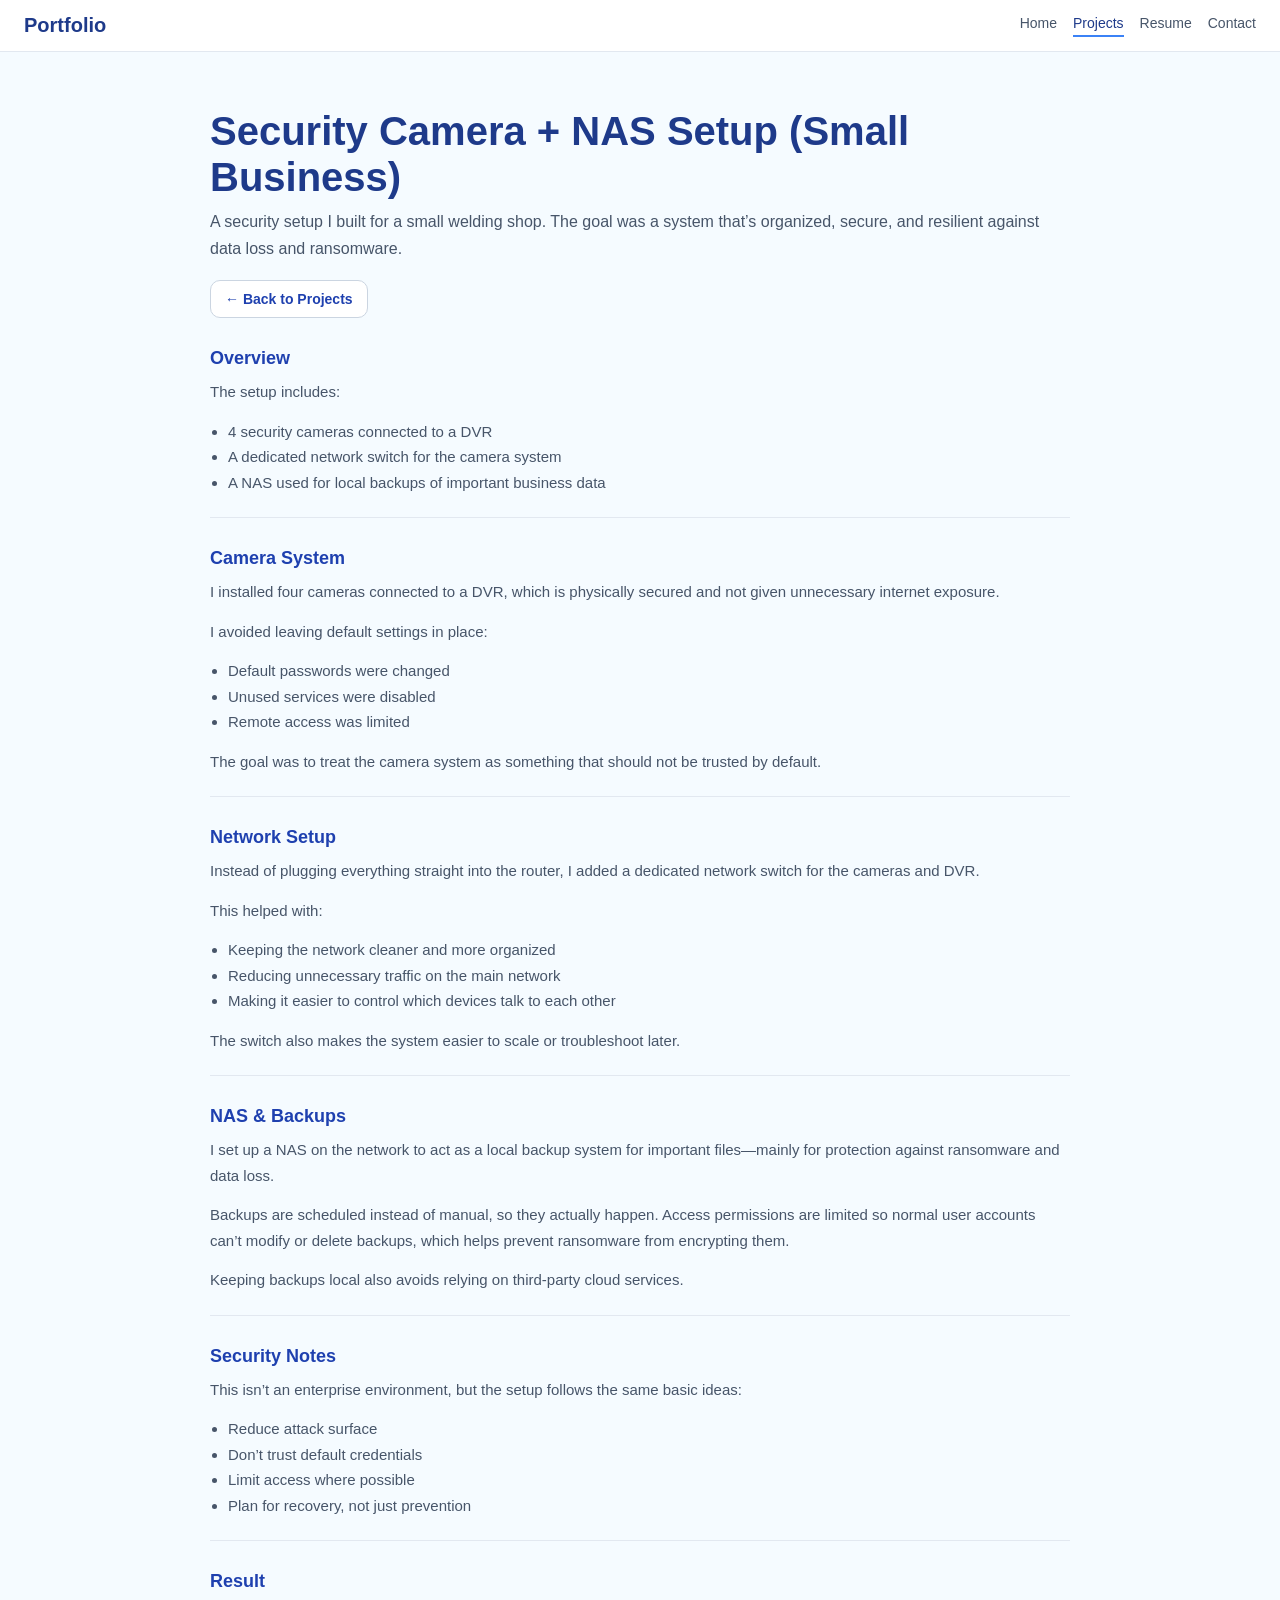
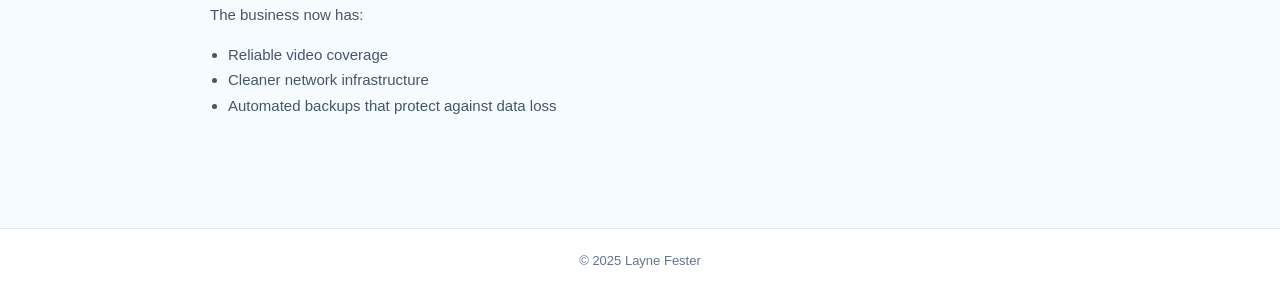
==== camera-nas/index.html @ 623d36b1 "Pretty urls, New icon" ====
<!DOCTYPE html>
<html lang="en">
<head>
  <meta charset="UTF-8" />
  <title>Camera + NAS Setup - Portfolio</title>
  <link rel="icon" href="/tabicon.png" type="image/png">
  <meta name="viewport" content="width=device-width, initial-scale=1" />
  <meta name="description" content="Security camera + NAS backup setup (small business) by Layne Fester." />
  <style>
    html, body { margin: 0; padding: 0; }
    html { box-sizing: border-box; }
    *, *::before, *::after { box-sizing: inherit; }

    body {
      min-height: 100vh;
      display: flex;
      flex-direction: column;
      font-family: 'Segoe UI', Tahoma, Verdana, sans-serif;
      background: #f5fbff;
      color: #0f172a;
    }

    main { flex: 1; }
    a { text-decoration: none; }

    /* Header / Nav */
    .site-header {
      background: #ffffff;
      border-bottom: 1px solid #e2e8f0;
      padding: 14px 24px;
      display: flex;
      align-items: center;
      justify-content: space-between;
      position: sticky;
      top: 0;
      z-index: 20;
    }

    .site-title {
      font-size: 20px;
      font-weight: 700;
      color: #1e3a8a;
    }

    .site-nav { display: flex; gap: 16px; }

    .nav-link {
      font-size: 14px;
      font-weight: 500;
      color: #475569;
      padding-bottom: 4px;
      border-bottom: 2px solid transparent;
    }

    .nav-link:hover { color: #1e3a8a; }

    .nav-link.active {
      color: #1e3a8a;
      border-bottom-color: #3b82f6;
    }

    /* Footer */
    .site-footer {
      text-align: center;
      padding: 24px 16px 32px;
      font-size: 13px;
      color: #64748b;
      border-top: 1px solid #e2e8f0;
      background: #ffffff;
      margin-top: 40px;
    }

    /* Page content */
    .wrap {
      max-width: 900px;
      margin: 0 auto;
      padding: 56px 20px;
    }

    h1 {
      margin: 0 0 8px 0;
      font-size: 40px;
      font-weight: 700;
      color: #1e3a8a;
      line-height: 1.15;
    }

    .subtitle {
      margin: 0 0 18px 0;
      color: #475569;
      font-size: 16px;
      line-height: 1.7;
    }

    h2 {
      margin: 30px 0 10px 0;
      font-size: 18px;
      font-weight: 700;
      color: #1e40af;
    }

    p {
      margin: 0 0 14px 0;
      color: #475569;
      line-height: 1.7;
      font-size: 15px;
    }

    ul {
      margin: 8px 0 14px 0;
      padding-left: 18px;
      color: #475569;
      line-height: 1.7;
      font-size: 15px;
    }

    hr {
      border: none;
      border-top: 1px solid #e2e8f0;
      margin: 22px 0;
    }

    /* Button (matches MarketViewerPro style) */
    .topbar {
      display:flex;
      gap:10px;
      flex-wrap:wrap;
      margin: 16px 0 18px;
    }
    .btn {
      display:inline-block;
      padding:10px 14px;
      border-radius:10px;
      background: linear-gradient(135deg,#1e3a8a,#3b82f6);
      color:#fff;
      font-weight:700;
      font-size:14px;
    }
    .btn.secondary { background:#fff; color:#1e40af; border:1px solid #cbd5e1; }
    .btn.secondary:hover { border-color:#3b82f6; }

    /* Mobile nav: single line, no wrap, no visible scrollbar */
    @media (max-width: 520px) {
      .site-header {
        padding: 12px 14px;
        flex-direction: row;
        align-items: center;
        gap: 12px;
      }

      .site-title { font-size: 16px; flex: 0 0 auto; }

      .site-nav {
        flex: 1;
        display: flex;
        justify-content: flex-end;
        gap: 12px;
        flex-wrap: nowrap;
        overflow-x: auto;
        white-space: nowrap;
        -webkit-overflow-scrolling: touch;
        scrollbar-width: none;
      }

      .site-nav::-webkit-scrollbar { display: none; }

      .nav-link { font-size: 13px; padding-bottom: 2px; flex: 0 0 auto; }
    }
  </style>
</head>

<body>
  <header class="site-header">
    <div class="site-title">Portfolio</div>
    <nav class="site-nav">
      <a href="/" class="nav-link">Home</a>
      <a href="/projects/" class="nav-link active">Projects</a>
      <a href="/resume/" class="nav-link">Resume</a>
      <a href="/contact/" class="nav-link">Contact</a>
    </nav>
  </header>

  <main>
    <div class="wrap">
      <h1>Security Camera + NAS Setup (Small Business)</h1>
      <p class="subtitle">
        A security setup I built for a small welding shop. The goal was a system that’s organized, secure, and resilient
        against data loss and ransomware.
      </p>

      <div class="topbar">
        <a class="btn secondary" href="/projects/">← Back to Projects</a>
      </div>

      <h2>Overview</h2>
      <p>The setup includes:</p>
      <ul>
        <li>4 security cameras connected to a DVR</li>
        <li>A dedicated network switch for the camera system</li>
        <li>A NAS used for local backups of important business data</li>
      </ul>

      <hr />

      <h2>Camera System</h2>
      <p>
        I installed four cameras connected to a DVR, which is physically secured and not given unnecessary internet exposure.
      </p>
      <p>I avoided leaving default settings in place:</p>
      <ul>
        <li>Default passwords were changed</li>
        <li>Unused services were disabled</li>
        <li>Remote access was limited</li>
      </ul>
      <p>The goal was to treat the camera system as something that should not be trusted by default.</p>

      <hr />

      <h2>Network Setup</h2>
      <p>
        Instead of plugging everything straight into the router, I added a dedicated network switch for the cameras and DVR.
      </p>
      <p>This helped with:</p>
      <ul>
        <li>Keeping the network cleaner and more organized</li>
        <li>Reducing unnecessary traffic on the main network</li>
        <li>Making it easier to control which devices talk to each other</li>
      </ul>
      <p>The switch also makes the system easier to scale or troubleshoot later.</p>

      <hr />

      <h2>NAS &amp; Backups</h2>
      <p>
        I set up a NAS on the network to act as a local backup system for important files—mainly for protection against ransomware and data loss.
      </p>
      <p>
        Backups are scheduled instead of manual, so they actually happen. Access permissions are limited so normal user accounts can’t modify or delete backups,
        which helps prevent ransomware from encrypting them.
      </p>
      <p>Keeping backups local also avoids relying on third-party cloud services.</p>

      <hr />

      <h2>Security Notes</h2>
      <p>This isn’t an enterprise environment, but the setup follows the same basic ideas:</p>
      <ul>
        <li>Reduce attack surface</li>
        <li>Don’t trust default credentials</li>
        <li>Limit access where possible</li>
        <li>Plan for recovery, not just prevention</li>
      </ul>

      <hr />

      <h2>Result</h2>
      <p>The business now has:</p>
      <ul>
        <li>Reliable video coverage</li>
        <li>Cleaner network infrastructure</li>
        <li>Automated backups that protect against data loss</li>
      </ul>
    </div>
  </main>

  <footer class="site-footer">© 2025 Layne Fester</footer>
</body>
</html>
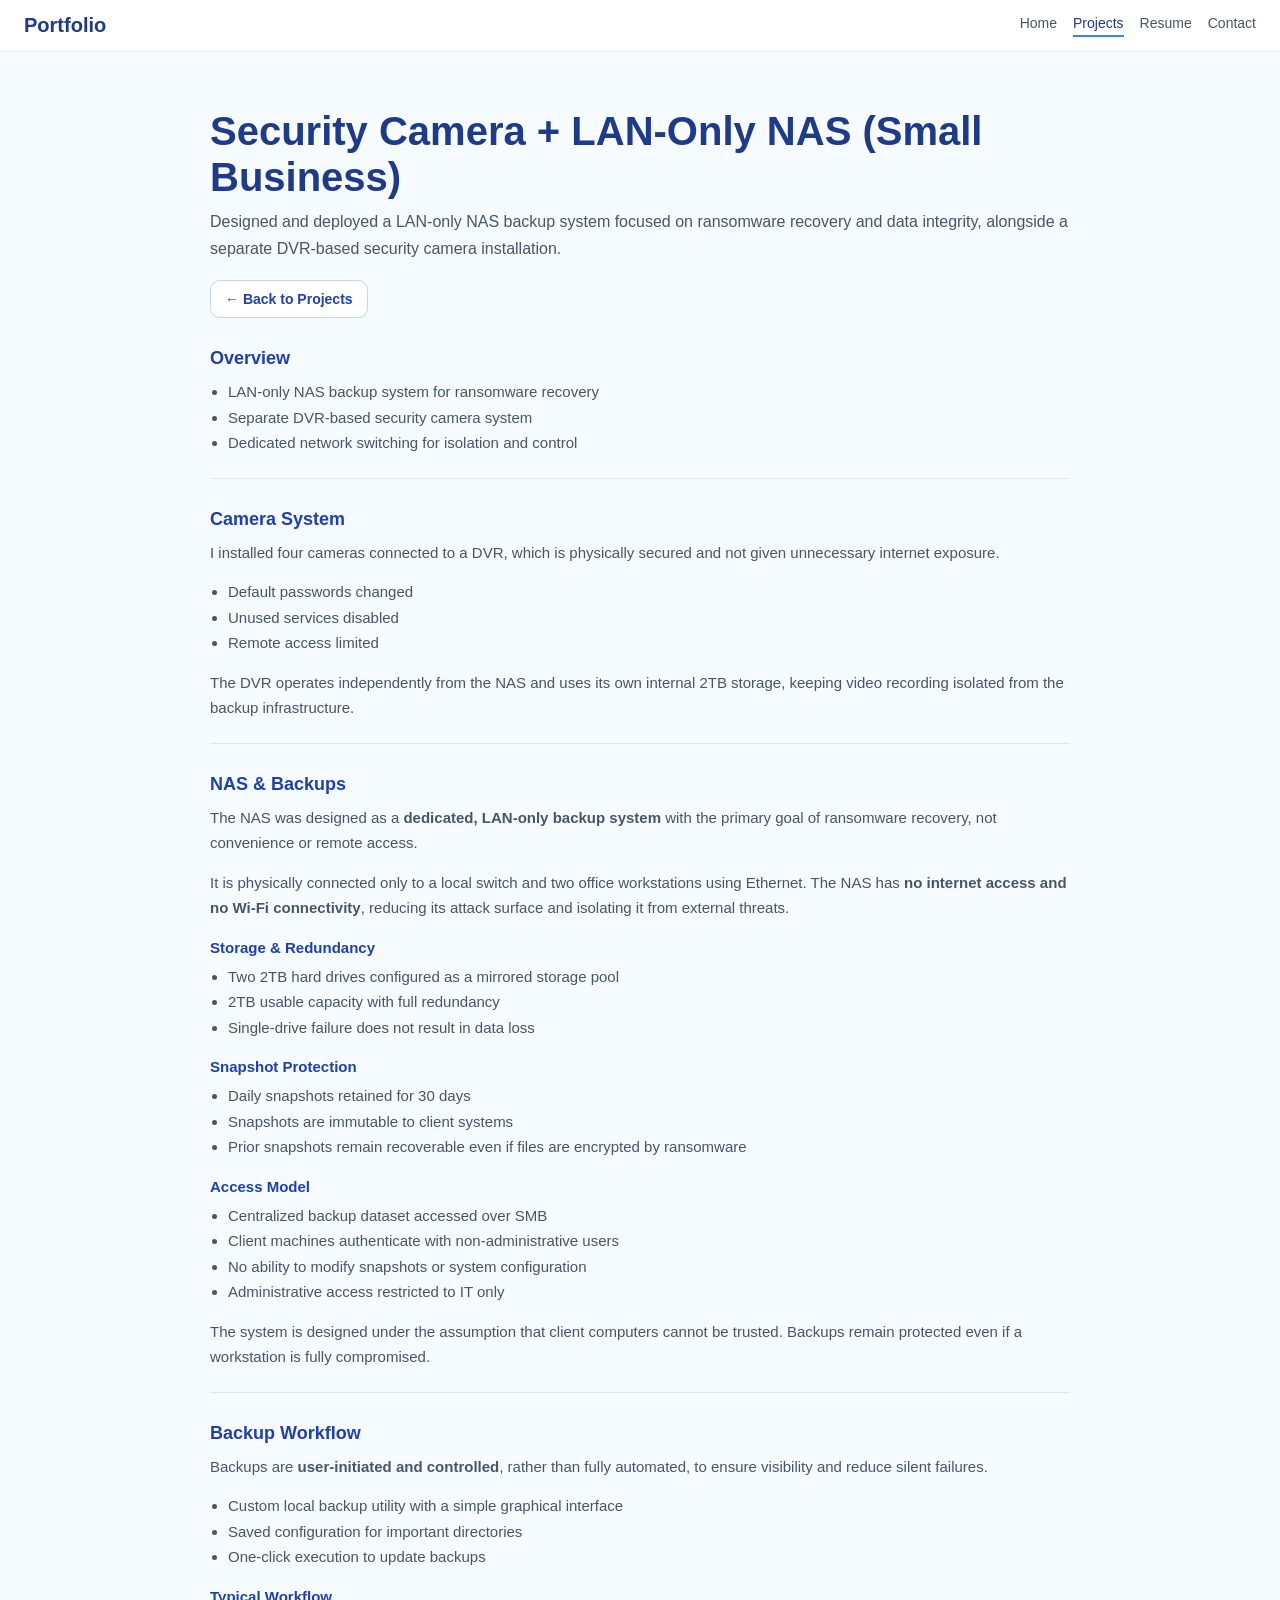
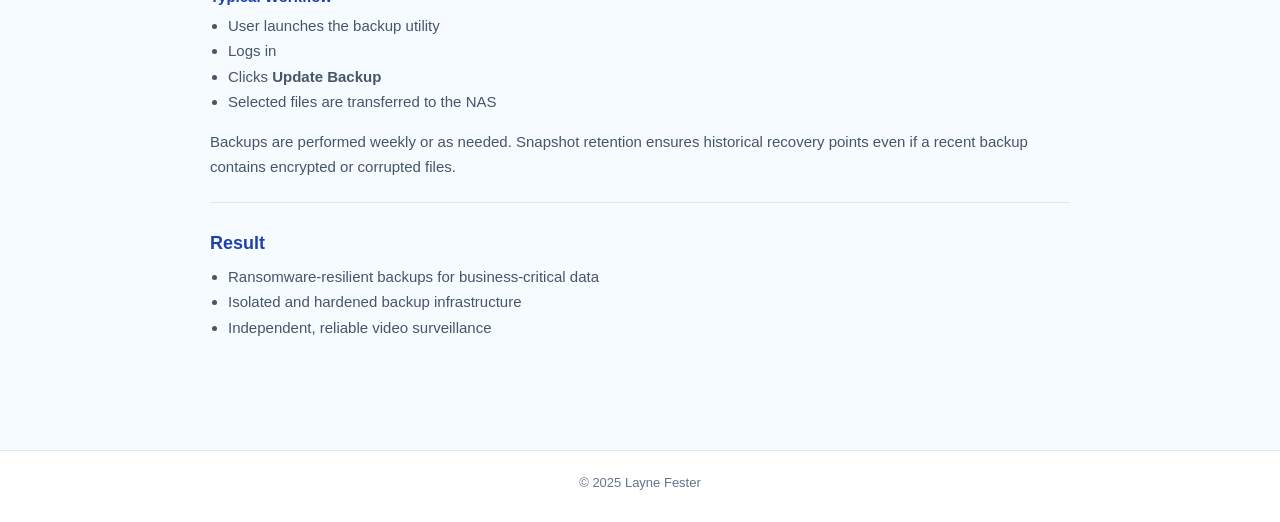
==== commit 11b84201: "Updated Projects Page and NAS project" ====
--- a/camera-nas/index.html
+++ b/camera-nas/index.html
@@ -2,10 +2,10 @@
 <html lang="en">
 <head>
   <meta charset="UTF-8" />
-  <title>Camera + NAS Setup - Portfolio</title>
+  <title>Security Camera + LAN-Only NAS - Portfolio</title>
   <link rel="icon" href="/tabicon.png" type="image/png">
   <meta name="viewport" content="width=device-width, initial-scale=1" />
-  <meta name="description" content="Security camera + NAS backup setup (small business) by Layne Fester." />
+  <meta name="description" content="Security camera + LAN-only NAS backup system (small business) by Layne Fester." />
   <style>
     html, body { margin: 0; padding: 0; }
     html { box-sizing: border-box; }
@@ -23,7 +23,6 @@
     main { flex: 1; }
     a { text-decoration: none; }
 
-    /* Header / Nav */
     .site-header {
       background: #ffffff;
       border-bottom: 1px solid #e2e8f0;
@@ -59,7 +58,6 @@
       border-bottom-color: #3b82f6;
     }
 
-    /* Footer */
     .site-footer {
       text-align: center;
       padding: 24px 16px 32px;
@@ -70,7 +68,6 @@
       margin-top: 40px;
     }
 
-    /* Page content */
     .wrap {
       max-width: 900px;
       margin: 0 auto;
@@ -99,6 +96,13 @@
       color: #1e40af;
     }
 
+    h3 {
+      margin: 18px 0 8px 0;
+      font-size: 15px;
+      font-weight: 700;
+      color: #1e40af;
+    }
+
     p {
       margin: 0 0 14px 0;
       color: #475569;
@@ -120,7 +124,6 @@
       margin: 22px 0;
     }
 
-    /* Button (matches MarketViewerPro style) */
     .topbar {
       display:flex;
       gap:10px;
@@ -138,34 +141,6 @@
     }
     .btn.secondary { background:#fff; color:#1e40af; border:1px solid #cbd5e1; }
     .btn.secondary:hover { border-color:#3b82f6; }
-
-    /* Mobile nav: single line, no wrap, no visible scrollbar */
-    @media (max-width: 520px) {
-      .site-header {
-        padding: 12px 14px;
-        flex-direction: row;
-        align-items: center;
-        gap: 12px;
-      }
-
-      .site-title { font-size: 16px; flex: 0 0 auto; }
-
-      .site-nav {
-        flex: 1;
-        display: flex;
-        justify-content: flex-end;
-        gap: 12px;
-        flex-wrap: nowrap;
-        overflow-x: auto;
-        white-space: nowrap;
-        -webkit-overflow-scrolling: touch;
-        scrollbar-width: none;
-      }
-
-      .site-nav::-webkit-scrollbar { display: none; }
-
-      .nav-link { font-size: 13px; padding-bottom: 2px; flex: 0 0 auto; }
-    }
   </style>
 </head>
 
@@ -182,10 +157,9 @@
 
   <main>
     <div class="wrap">
-      <h1>Security Camera + NAS Setup (Small Business)</h1>
+      <h1>Security Camera + LAN-Only NAS (Small Business)</h1>
       <p class="subtitle">
-        A security setup I built for a small welding shop. The goal was a system that’s organized, secure, and resilient
-        against data loss and ransomware.
+        Designed and deployed a LAN-only NAS backup system focused on ransomware recovery and data integrity, alongside a separate DVR-based security camera installation.
       </p>
 
       <div class="topbar">
@@ -193,11 +167,10 @@
       </div>
 
       <h2>Overview</h2>
-      <p>The setup includes:</p>
-      <ul>
-        <li>4 security cameras connected to a DVR</li>
-        <li>A dedicated network switch for the camera system</li>
-        <li>A NAS used for local backups of important business data</li>
+      <ul>
+        <li>LAN-only NAS backup system for ransomware recovery</li>
+        <li>Separate DVR-based security camera system</li>
+        <li>Dedicated network switching for isolation and control</li>
       </ul>
 
       <hr />
@@ -206,59 +179,82 @@
       <p>
         I installed four cameras connected to a DVR, which is physically secured and not given unnecessary internet exposure.
       </p>
-      <p>I avoided leaving default settings in place:</p>
-      <ul>
-        <li>Default passwords were changed</li>
-        <li>Unused services were disabled</li>
-        <li>Remote access was limited</li>
-      </ul>
-      <p>The goal was to treat the camera system as something that should not be trusted by default.</p>
-
-      <hr />
-
-      <h2>Network Setup</h2>
-      <p>
-        Instead of plugging everything straight into the router, I added a dedicated network switch for the cameras and DVR.
-      </p>
-      <p>This helped with:</p>
-      <ul>
-        <li>Keeping the network cleaner and more organized</li>
-        <li>Reducing unnecessary traffic on the main network</li>
-        <li>Making it easier to control which devices talk to each other</li>
-      </ul>
-      <p>The switch also makes the system easier to scale or troubleshoot later.</p>
+      <ul>
+        <li>Default passwords changed</li>
+        <li>Unused services disabled</li>
+        <li>Remote access limited</li>
+      </ul>
+      <p>
+        The DVR operates independently from the NAS and uses its own internal 2TB storage, keeping video recording isolated from the backup infrastructure.
+      </p>
 
       <hr />
 
       <h2>NAS &amp; Backups</h2>
       <p>
-        I set up a NAS on the network to act as a local backup system for important files—mainly for protection against ransomware and data loss.
-      </p>
-      <p>
-        Backups are scheduled instead of manual, so they actually happen. Access permissions are limited so normal user accounts can’t modify or delete backups,
-        which helps prevent ransomware from encrypting them.
-      </p>
-      <p>Keeping backups local also avoids relying on third-party cloud services.</p>
-
-      <hr />
-
-      <h2>Security Notes</h2>
-      <p>This isn’t an enterprise environment, but the setup follows the same basic ideas:</p>
-      <ul>
-        <li>Reduce attack surface</li>
-        <li>Don’t trust default credentials</li>
-        <li>Limit access where possible</li>
-        <li>Plan for recovery, not just prevention</li>
-      </ul>
+        The NAS was designed as a <strong>dedicated, LAN-only backup system</strong> with the primary goal of ransomware recovery, not convenience or remote access.
+      </p>
+      <p>
+        It is physically connected only to a local switch and two office workstations using Ethernet. The NAS has <strong>no internet access and no Wi-Fi connectivity</strong>, reducing its attack surface and isolating it from external threats.
+      </p>
+
+      <h3>Storage &amp; Redundancy</h3>
+      <ul>
+        <li>Two 2TB hard drives configured as a mirrored storage pool</li>
+        <li>2TB usable capacity with full redundancy</li>
+        <li>Single-drive failure does not result in data loss</li>
+      </ul>
+
+      <h3>Snapshot Protection</h3>
+      <ul>
+        <li>Daily snapshots retained for 30 days</li>
+        <li>Snapshots are immutable to client systems</li>
+        <li>Prior snapshots remain recoverable even if files are encrypted by ransomware</li>
+      </ul>
+
+      <h3>Access Model</h3>
+      <ul>
+        <li>Centralized backup dataset accessed over SMB</li>
+        <li>Client machines authenticate with non-administrative users</li>
+        <li>No ability to modify snapshots or system configuration</li>
+        <li>Administrative access restricted to IT only</li>
+      </ul>
+
+      <p>
+        The system is designed under the assumption that client computers cannot be trusted. Backups remain protected even if a workstation is fully compromised.
+      </p>
+
+      <hr />
+
+      <h2>Backup Workflow</h2>
+      <p>
+        Backups are <strong>user-initiated and controlled</strong>, rather than fully automated, to ensure visibility and reduce silent failures.
+      </p>
+      <ul>
+        <li>Custom local backup utility with a simple graphical interface</li>
+        <li>Saved configuration for important directories</li>
+        <li>One-click execution to update backups</li>
+      </ul>
+
+      <h3>Typical Workflow</h3>
+      <ul>
+        <li>User launches the backup utility</li>
+        <li>Logs in</li>
+        <li>Clicks <strong>Update Backup</strong></li>
+        <li>Selected files are transferred to the NAS</li>
+      </ul>
+
+      <p>
+        Backups are performed weekly or as needed. Snapshot retention ensures historical recovery points even if a recent backup contains encrypted or corrupted files.
+      </p>
 
       <hr />
 
       <h2>Result</h2>
-      <p>The business now has:</p>
-      <ul>
-        <li>Reliable video coverage</li>
-        <li>Cleaner network infrastructure</li>
-        <li>Automated backups that protect against data loss</li>
+      <ul>
+        <li>Ransomware-resilient backups for business-critical data</li>
+        <li>Isolated and hardened backup infrastructure</li>
+        <li>Independent, reliable video surveillance</li>
       </ul>
     </div>
   </main>
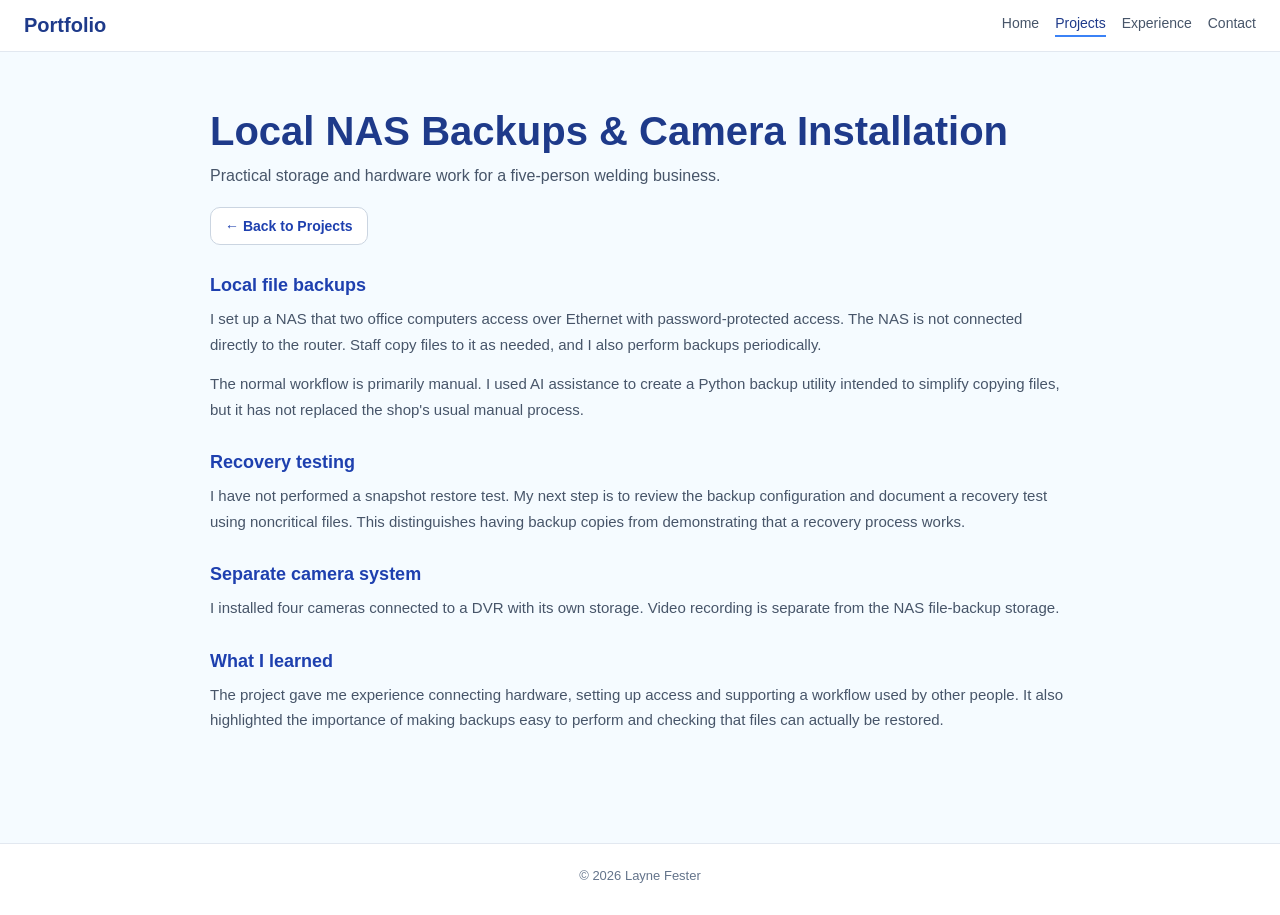
==== commit 5ebbf641: "Align portfolio content and bundle homepage portrait" ====
--- a/camera-nas/index.html
+++ b/camera-nas/index.html
@@ -2,10 +2,10 @@
 <html lang="en">
 <head>
   <meta charset="UTF-8" />
-  <title>Security Camera + LAN-Only NAS - Portfolio</title>
+  <title>Local NAS Backups and Camera Installation - Layne Fester</title>
   <link rel="icon" href="/tabicon.png" type="image/png">
   <meta name="viewport" content="width=device-width, initial-scale=1" />
-  <meta name="description" content="Security camera + LAN-only NAS backup system (small business) by Layne Fester." />
+  <meta name="description" content="Local NAS storage for manual file backups from two office computers and a separate DVR camera installation by Layne Fester." />
   <style>
     html, body { margin: 0; padding: 0; }
     html { box-sizing: border-box; }
@@ -141,124 +141,56 @@
     }
     .btn.secondary { background:#fff; color:#1e40af; border:1px solid #cbd5e1; }
     .btn.secondary:hover { border-color:#3b82f6; }
+
+    /* Keep the existing layout usable with the longer Experience label. */
+    *, *::before, *::after { box-sizing: border-box; }
+    a:focus-visible { outline: 3px solid #1e40af; outline-offset: 4px; }
+    .text-link { color: #1e40af; text-decoration: underline; text-underline-offset: 3px; }
+    .lab-figure { margin: 24px 0; }
+    .lab-figure img { display: block; width: 100%; height: auto; border: 1px solid #e2e8f0; border-radius: 12px; }
+    .lab-figure figcaption { font-size: 13px; line-height: 1.6; color: #475569; margin-top: 8px; }
+    .component-list dt { color: #1e40af; font-weight: 600; margin-top: 14px; }
+    .component-list dd { margin: 4px 0 0; color: #475569; line-height: 1.7; }
+    .contact-header h1 { font-size: 36px; color: #1e3a8a; margin: 0 0 16px; }
+    .contact-link { overflow-wrap: anywhere; }
+    @media (max-width: 520px) {
+      .site-header { flex-wrap: wrap; gap: 10px; }
+      .site-nav { flex: 1 0 100%; justify-content: flex-start; gap: 18px; overflow-x: visible; }
+      .item-header { flex-wrap: wrap; }
+      .contact-header h1 { font-size: 30px; }
+    }
+
   </style>
 </head>
 
 <body>
   <header class="site-header">
     <div class="site-title">Portfolio</div>
-    <nav class="site-nav">
+    <nav class="site-nav" aria-label="Main navigation">
       <a href="/" class="nav-link">Home</a>
-      <a href="/projects/" class="nav-link active">Projects</a>
-      <a href="/resume/" class="nav-link">Resume</a>
+      <a href="/projects/" class="nav-link active" aria-current="page">Projects</a>
+      <a href="/resume/" class="nav-link">Experience</a>
       <a href="/contact/" class="nav-link">Contact</a>
     </nav>
   </header>
 
   <main>
-    <div class="wrap">
-      <h1>Security Camera + LAN-Only NAS (Small Business)</h1>
-      <p class="subtitle">
-        Designed and deployed a LAN-only NAS backup system focused on ransomware recovery and data integrity, alongside a separate DVR-based security camera installation.
-      </p>
-
-      <div class="topbar">
-        <a class="btn secondary" href="/projects/">← Back to Projects</a>
-      </div>
-
-      <h2>Overview</h2>
-      <ul>
-        <li>LAN-only NAS backup system for ransomware recovery</li>
-        <li>Separate DVR-based security camera system</li>
-        <li>Dedicated network switching for isolation and control</li>
-      </ul>
-
-      <hr />
-
-      <h2>Camera System</h2>
-      <p>
-        I installed four cameras connected to a DVR, which is physically secured and not given unnecessary internet exposure.
-      </p>
-      <ul>
-        <li>Default passwords changed</li>
-        <li>Unused services disabled</li>
-        <li>Remote access limited</li>
-      </ul>
-      <p>
-        The DVR operates independently from the NAS and uses its own internal 2TB storage, keeping video recording isolated from the backup infrastructure.
-      </p>
-
-      <hr />
-
-      <h2>NAS &amp; Backups</h2>
-      <p>
-        The NAS was designed as a <strong>dedicated, LAN-only backup system</strong> with the primary goal of ransomware recovery, not convenience or remote access.
-      </p>
-      <p>
-        It is physically connected only to a local switch and two office workstations using Ethernet. The NAS has <strong>no internet access and no Wi-Fi connectivity</strong>, reducing its attack surface and isolating it from external threats.
-      </p>
-
-      <h3>Storage &amp; Redundancy</h3>
-      <ul>
-        <li>Two 2TB hard drives configured as a mirrored storage pool</li>
-        <li>2TB usable capacity with full redundancy</li>
-        <li>Single-drive failure does not result in data loss</li>
-      </ul>
-
-      <h3>Snapshot Protection</h3>
-      <ul>
-        <li>Daily snapshots retained for 30 days</li>
-        <li>Snapshots are immutable to client systems</li>
-        <li>Prior snapshots remain recoverable even if files are encrypted by ransomware</li>
-      </ul>
-
-      <h3>Access Model</h3>
-      <ul>
-        <li>Centralized backup dataset accessed over SMB</li>
-        <li>Client machines authenticate with non-administrative users</li>
-        <li>No ability to modify snapshots or system configuration</li>
-        <li>Administrative access restricted to IT only</li>
-      </ul>
-
-      <p>
-        The system is designed under the assumption that client computers cannot be trusted. Backups remain protected even if a workstation is fully compromised.
-      </p>
-
-      <hr />
-
-      <h2>Backup Workflow</h2>
-      <p>
-        Backups are <strong>user-initiated and controlled</strong>, rather than fully automated, to ensure visibility and reduce silent failures.
-      </p>
-      <ul>
-        <li>Custom local backup utility with a simple graphical interface</li>
-        <li>Saved configuration for important directories</li>
-        <li>One-click execution to update backups</li>
-      </ul>
-
-      <h3>Typical Workflow</h3>
-      <ul>
-        <li>User launches the backup utility</li>
-        <li>Logs in</li>
-        <li>Clicks <strong>Update Backup</strong></li>
-        <li>Selected files are transferred to the NAS</li>
-      </ul>
-
-      <p>
-        Backups are performed weekly or as needed. Snapshot retention ensures historical recovery points even if a recent backup contains encrypted or corrupted files.
-      </p>
-
-      <hr />
-
-      <h2>Result</h2>
-      <ul>
-        <li>Ransomware-resilient backups for business-critical data</li>
-        <li>Isolated and hardened backup infrastructure</li>
-        <li>Independent, reliable video surveillance</li>
-      </ul>
+<div class="wrap">
+      <h1>Local NAS Backups &amp; Camera Installation</h1>
+      <p class="subtitle">Practical storage and hardware work for a five-person welding business.</p>
+      <div class="topbar"><a class="btn secondary" href="/projects/">← Back to Projects</a></div>
+      <h2>Local file backups</h2>
+      <p>I set up a NAS that two office computers access over Ethernet with password-protected access. The NAS is not connected directly to the router. Staff copy files to it as needed, and I also perform backups periodically.</p>
+      <p>The normal workflow is primarily manual. I used AI assistance to create a Python backup utility intended to simplify copying files, but it has not replaced the shop's usual manual process.</p>
+      <h2>Recovery testing</h2>
+      <p>I have not performed a snapshot restore test. My next step is to review the backup configuration and document a recovery test using noncritical files. This distinguishes having backup copies from demonstrating that a recovery process works.</p>
+      <h2>Separate camera system</h2>
+      <p>I installed four cameras connected to a DVR with its own storage. Video recording is separate from the NAS file-backup storage.</p>
+      <h2>What I learned</h2>
+      <p>The project gave me experience connecting hardware, setting up access and supporting a workflow used by other people. It also highlighted the importance of making backups easy to perform and checking that files can actually be restored.</p>
     </div>
   </main>
 
-  <footer class="site-footer">© 2025 Layne Fester</footer>
+  <footer class="site-footer">© 2026 Layne Fester</footer>
 </body>
 </html>
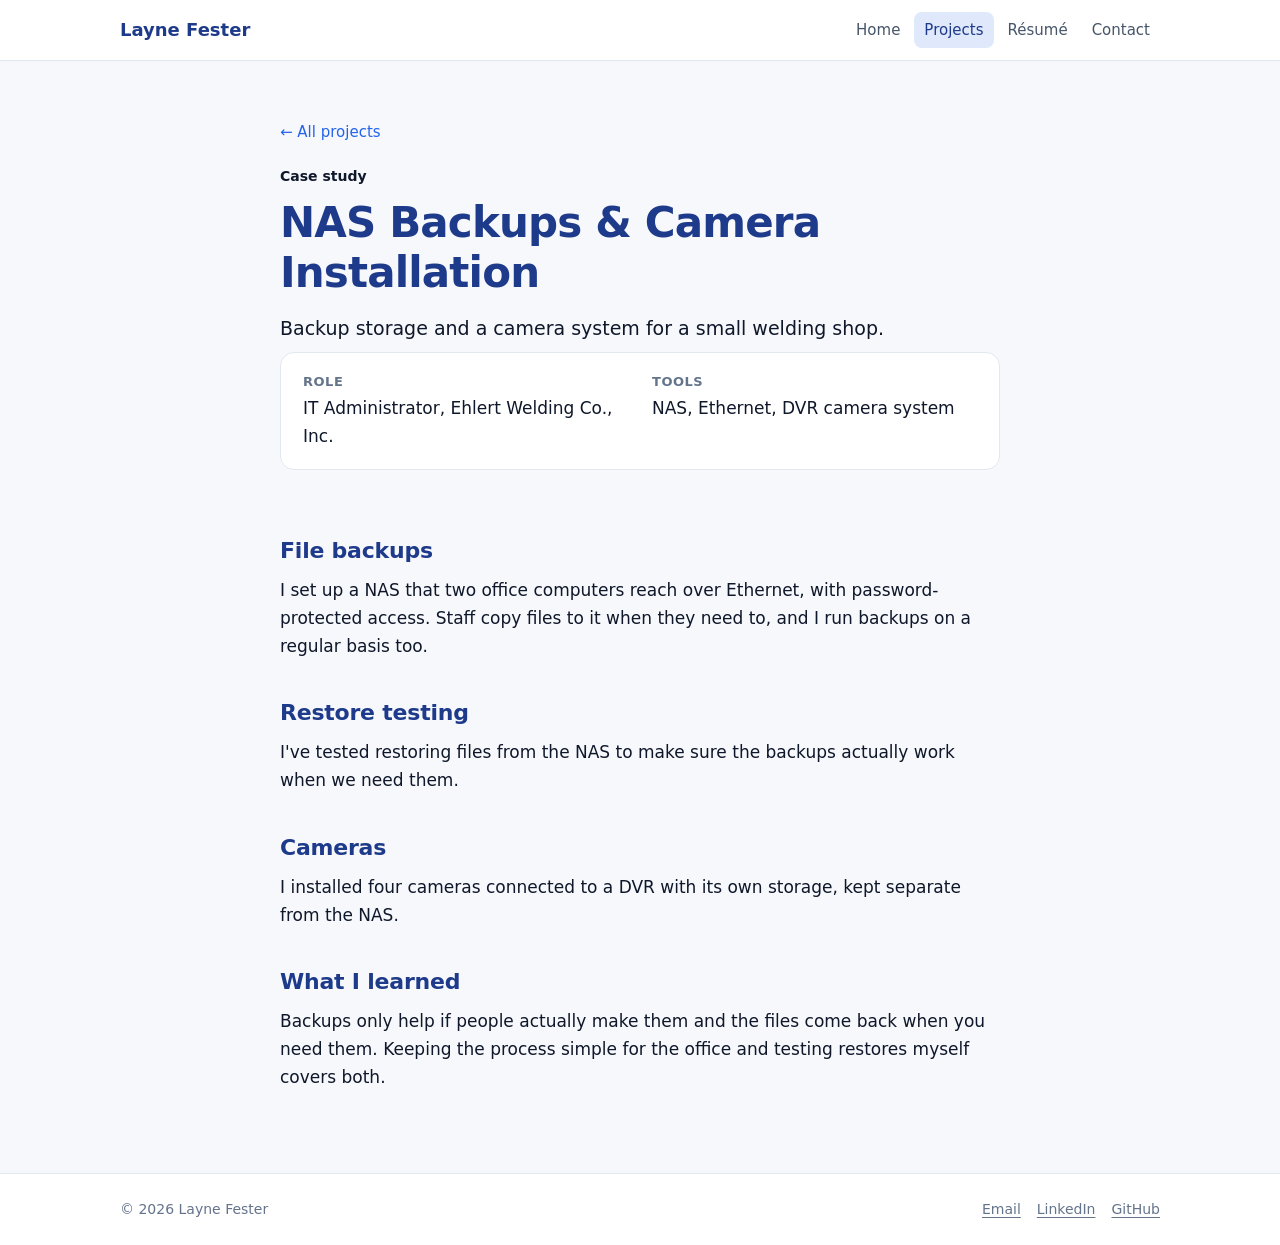
==== commit 09795938: "fixes" ====
--- a/camera-nas/index.html
+++ b/camera-nas/index.html
@@ -1,196 +1,74 @@
 <!DOCTYPE html>
 <html lang="en">
 <head>
-  <meta charset="UTF-8" />
-  <title>Local NAS Backups and Camera Installation - Layne Fester</title>
+  <meta charset="UTF-8">
+  <meta name="viewport" content="width=device-width, initial-scale=1">
+  <meta http-equiv="Content-Security-Policy" content="default-src 'self'; img-src 'self' data:; style-src 'self'; script-src 'none'; object-src 'none'; base-uri 'self'; form-action 'none'; upgrade-insecure-requests">
+  <meta name="referrer" content="strict-origin-when-cross-origin">
+  <title>NAS Backups &amp; Camera Installation | Layne Fester</title>
+  <meta name="description" content="NAS file backups for two office computers, restore testing, and a four-camera DVR installation for a small welding business.">
+  <link rel="canonical" href="https://www.laynefester.me/camera-nas/">
+  <meta property="og:type" content="website">
+  <meta property="og:site_name" content="Layne Fester">
+  <meta property="og:title" content="NAS Backups &amp; Camera Installation | Layne Fester">
+  <meta property="og:description" content="NAS file backups for two office computers, restore testing, and a four-camera DVR installation for a small welding business.">
+  <meta property="og:url" content="https://www.laynefester.me/camera-nas/">
+  <meta property="og:image" content="https://www.laynefester.me/assets/layne-fester-portrait.jpg">
+  <meta name="twitter:card" content="summary">
+  <meta name="color-scheme" content="light dark">
   <link rel="icon" href="/tabicon.png" type="image/png">
-  <meta name="viewport" content="width=device-width, initial-scale=1" />
-  <meta name="description" content="Local NAS storage for manual file backups from two office computers and a separate DVR camera installation by Layne Fester." />
-  <style>
-    html, body { margin: 0; padding: 0; }
-    html { box-sizing: border-box; }
-    *, *::before, *::after { box-sizing: inherit; }
-
-    body {
-      min-height: 100vh;
-      display: flex;
-      flex-direction: column;
-      font-family: 'Segoe UI', Tahoma, Verdana, sans-serif;
-      background: #f5fbff;
-      color: #0f172a;
-    }
-
-    main { flex: 1; }
-    a { text-decoration: none; }
-
-    .site-header {
-      background: #ffffff;
-      border-bottom: 1px solid #e2e8f0;
-      padding: 14px 24px;
-      display: flex;
-      align-items: center;
-      justify-content: space-between;
-      position: sticky;
-      top: 0;
-      z-index: 20;
-    }
-
-    .site-title {
-      font-size: 20px;
-      font-weight: 700;
-      color: #1e3a8a;
-    }
-
-    .site-nav { display: flex; gap: 16px; }
-
-    .nav-link {
-      font-size: 14px;
-      font-weight: 500;
-      color: #475569;
-      padding-bottom: 4px;
-      border-bottom: 2px solid transparent;
-    }
-
-    .nav-link:hover { color: #1e3a8a; }
-
-    .nav-link.active {
-      color: #1e3a8a;
-      border-bottom-color: #3b82f6;
-    }
-
-    .site-footer {
-      text-align: center;
-      padding: 24px 16px 32px;
-      font-size: 13px;
-      color: #64748b;
-      border-top: 1px solid #e2e8f0;
-      background: #ffffff;
-      margin-top: 40px;
-    }
-
-    .wrap {
-      max-width: 900px;
-      margin: 0 auto;
-      padding: 56px 20px;
-    }
-
-    h1 {
-      margin: 0 0 8px 0;
-      font-size: 40px;
-      font-weight: 700;
-      color: #1e3a8a;
-      line-height: 1.15;
-    }
-
-    .subtitle {
-      margin: 0 0 18px 0;
-      color: #475569;
-      font-size: 16px;
-      line-height: 1.7;
-    }
-
-    h2 {
-      margin: 30px 0 10px 0;
-      font-size: 18px;
-      font-weight: 700;
-      color: #1e40af;
-    }
-
-    h3 {
-      margin: 18px 0 8px 0;
-      font-size: 15px;
-      font-weight: 700;
-      color: #1e40af;
-    }
-
-    p {
-      margin: 0 0 14px 0;
-      color: #475569;
-      line-height: 1.7;
-      font-size: 15px;
-    }
-
-    ul {
-      margin: 8px 0 14px 0;
-      padding-left: 18px;
-      color: #475569;
-      line-height: 1.7;
-      font-size: 15px;
-    }
-
-    hr {
-      border: none;
-      border-top: 1px solid #e2e8f0;
-      margin: 22px 0;
-    }
-
-    .topbar {
-      display:flex;
-      gap:10px;
-      flex-wrap:wrap;
-      margin: 16px 0 18px;
-    }
-    .btn {
-      display:inline-block;
-      padding:10px 14px;
-      border-radius:10px;
-      background: linear-gradient(135deg,#1e3a8a,#3b82f6);
-      color:#fff;
-      font-weight:700;
-      font-size:14px;
-    }
-    .btn.secondary { background:#fff; color:#1e40af; border:1px solid #cbd5e1; }
-    .btn.secondary:hover { border-color:#3b82f6; }
-
-    /* Keep the existing layout usable with the longer Experience label. */
-    *, *::before, *::after { box-sizing: border-box; }
-    a:focus-visible { outline: 3px solid #1e40af; outline-offset: 4px; }
-    .text-link { color: #1e40af; text-decoration: underline; text-underline-offset: 3px; }
-    .lab-figure { margin: 24px 0; }
-    .lab-figure img { display: block; width: 100%; height: auto; border: 1px solid #e2e8f0; border-radius: 12px; }
-    .lab-figure figcaption { font-size: 13px; line-height: 1.6; color: #475569; margin-top: 8px; }
-    .component-list dt { color: #1e40af; font-weight: 600; margin-top: 14px; }
-    .component-list dd { margin: 4px 0 0; color: #475569; line-height: 1.7; }
-    .contact-header h1 { font-size: 36px; color: #1e3a8a; margin: 0 0 16px; }
-    .contact-link { overflow-wrap: anywhere; }
-    @media (max-width: 520px) {
-      .site-header { flex-wrap: wrap; gap: 10px; }
-      .site-nav { flex: 1 0 100%; justify-content: flex-start; gap: 18px; overflow-x: visible; }
-      .item-header { flex-wrap: wrap; }
-      .contact-header h1 { font-size: 30px; }
-    }
-
-  </style>
+  <link rel="stylesheet" href="/assets/site.css">
 </head>
-
 <body>
+  <a class="skip-link" href="#main">Skip to content</a>
   <header class="site-header">
-    <div class="site-title">Portfolio</div>
-    <nav class="site-nav" aria-label="Main navigation">
-      <a href="/" class="nav-link">Home</a>
-      <a href="/projects/" class="nav-link active" aria-current="page">Projects</a>
-      <a href="/resume/" class="nav-link">Experience</a>
-      <a href="/contact/" class="nav-link">Contact</a>
-    </nav>
+    <div class="container">
+      <a class="site-name" href="/">Layne Fester</a>
+      <nav class="site-nav" aria-label="Main">
+        <a class="nav-link" href="/">Home</a>
+        <a class="nav-link" href="/projects/" aria-current="page">Projects</a>
+        <a class="nav-link" href="/resume/">Résumé</a>
+        <a class="nav-link" href="/contact/">Contact</a>
+      </nav>
+    </div>
   </header>
 
-  <main>
-<div class="wrap">
-      <h1>Local NAS Backups &amp; Camera Installation</h1>
-      <p class="subtitle">Practical storage and hardware work for a five-person welding business.</p>
-      <div class="topbar"><a class="btn secondary" href="/projects/">← Back to Projects</a></div>
-      <h2>Local file backups</h2>
-      <p>I set up a NAS that two office computers access over Ethernet with password-protected access. The NAS is not connected directly to the router. Staff copy files to it as needed, and I also perform backups periodically.</p>
-      <p>The normal workflow is primarily manual. I used AI assistance to create a Python backup utility intended to simplify copying files, but it has not replaced the shop's usual manual process.</p>
-      <h2>Recovery testing</h2>
-      <p>I have not performed a snapshot restore test. My next step is to review the backup configuration and document a recovery test using noncritical files. This distinguishes having backup copies from demonstrating that a recovery process works.</p>
-      <h2>Separate camera system</h2>
-      <p>I installed four cameras connected to a DVR with its own storage. Video recording is separate from the NAS file-backup storage.</p>
+  <main id="main">
+    <article class="container container--narrow article">
+      <header class="page-head">
+        <a class="back-link" href="/projects/">&larr; All projects</a>
+        <p class="eyebrow">Case study</p>
+        <h1>NAS Backups &amp; Camera Installation</h1>
+        <p class="lede">Backup storage and a camera system for a small welding shop.</p>
+        <dl class="glance">
+          <div><dt>Role</dt><dd>IT Administrator, Ehlert Welding Co., Inc.</dd></div>
+          <div><dt>Tools</dt><dd>NAS, Ethernet, DVR camera system</dd></div>
+        </dl>
+      </header>
+
+      <h2>File backups</h2>
+      <p>I set up a NAS that two office computers reach over Ethernet, with password-protected access. Staff copy files to it when they need to, and I run backups on a regular basis too.</p>
+
+      <h2>Restore testing</h2>
+      <p>I've tested restoring files from the NAS to make sure the backups actually work when we need them.</p>
+
+      <h2>Cameras</h2>
+      <p>I installed four cameras connected to a DVR with its own storage, kept separate from the NAS.</p>
+
       <h2>What I learned</h2>
-      <p>The project gave me experience connecting hardware, setting up access and supporting a workflow used by other people. It also highlighted the importance of making backups easy to perform and checking that files can actually be restored.</p>
-    </div>
+      <p>Backups only help if people actually make them and the files come back when you need them. Keeping the process simple for the office and testing restores myself covers both.</p>
+    </article>
   </main>
 
-  <footer class="site-footer">© 2026 Layne Fester</footer>
+  <footer class="site-footer">
+    <div class="container">
+      <span>&copy; 2026 Layne Fester</span>
+      <nav aria-label="Elsewhere">
+        <a href="&#109;&#97;&#105;&#108;&#116;&#111;&#58;&#108;&#100;&#102;&#101;&#115;&#116;&#101;&#114;&#64;&#117;&#119;&#109;&#46;&#101;&#100;&#117;">Email</a>
+        <a href="https://www.linkedin.com/in/layne-fester/" target="_blank" rel="noopener noreferrer">LinkedIn</a>
+        <a href="https://github.com/rak-dev0" target="_blank" rel="noopener noreferrer">GitHub</a>
+      </nav>
+    </div>
+  </footer>
 </body>
 </html>
--- a/assets/site.css
+++ b/assets/site.css
@@ -0,0 +1,298 @@
+/* Layne Fester — shared site styles */
+
+:root {
+  --bg: #f6f8fb;
+  --surface: #ffffff;
+  --surface-2: #eef3fa;
+  --text: #0f172a;
+  --muted: #475569;
+  --subtle: #64748b;
+  --border: #e2e8f0;
+  --brand: #1e3a8a;
+  --accent: #2563eb;
+  --accent-soft: #e0e9fb;
+  --on-accent: #ffffff;
+  --shadow: 0 1px 2px rgba(15, 23, 42, 0.04), 0 8px 24px rgba(15, 23, 42, 0.06);
+
+  --radius: 10px;
+  --radius-lg: 14px;
+  --wide: 1080px;
+  --narrow: 760px;
+  --font: system-ui, -apple-system, "Segoe UI", Roboto, "Helvetica Neue", Arial, sans-serif;
+  color-scheme: light;
+}
+
+@media (prefers-color-scheme: dark) {
+  :root {
+    --bg: #0b1120;
+    --surface: #111a2e;
+    --surface-2: #16223a;
+    --text: #e5ecf6;
+    --muted: #a8b5c8;
+    --subtle: #8391a7;
+    --border: #22304a;
+    --brand: #c7d6f5;
+    --accent: #6d9eff;
+    --accent-soft: #1b2b4d;
+    --on-accent: #0b1120;
+    --shadow: 0 1px 2px rgba(0, 0, 0, 0.3), 0 8px 24px rgba(0, 0, 0, 0.25);
+    color-scheme: dark;
+  }
+}
+
+/* Base */
+*, *::before, *::after { box-sizing: border-box; }
+html { -webkit-text-size-adjust: 100%; }
+body {
+  margin: 0;
+  min-height: 100vh;
+  display: flex;
+  flex-direction: column;
+  font-family: var(--font);
+  font-size: 17px;
+  line-height: 1.65;
+  background: var(--bg);
+  color: var(--text);
+}
+main { flex: 1; }
+img { max-width: 100%; height: auto; display: block; }
+a { color: var(--accent); text-underline-offset: 3px; }
+a:focus-visible, button:focus-visible { outline: 3px solid var(--accent); outline-offset: 3px; border-radius: 4px; }
+
+h1, h2, h3 { color: var(--brand); line-height: 1.2; margin: 0; }
+h1 { font-size: clamp(30px, 5vw, 42px); letter-spacing: -0.02em; }
+h2 { font-size: 22px; letter-spacing: -0.01em; }
+h3 { font-size: 18px; }
+p { margin: 0 0 1em; }
+
+.skip-link {
+  position: absolute; left: -9999px; top: 8px;
+  background: var(--surface); padding: 8px 12px; border-radius: 6px; z-index: 100;
+}
+.skip-link:focus { left: 12px; }
+
+.container { width: 100%; max-width: var(--wide); margin: 0 auto; padding: 0 20px; }
+.container--narrow { max-width: var(--narrow); }
+
+/* Header */
+.site-header {
+  position: sticky; top: 0; z-index: 20;
+  background: color-mix(in srgb, var(--surface) 92%, transparent);
+  backdrop-filter: saturate(160%) blur(8px);
+  border-bottom: 1px solid var(--border);
+}
+.site-header .container {
+  display: flex; align-items: center; justify-content: space-between;
+  gap: 16px; min-height: 60px;
+}
+.site-name { font-weight: 700; font-size: 18px; color: var(--brand); text-decoration: none; white-space: nowrap; }
+.site-nav { display: flex; gap: 4px; }
+.nav-link {
+  font-size: 15px; font-weight: 500; color: var(--muted); text-decoration: none;
+  padding: 6px 10px; border-radius: 8px;
+}
+.nav-link:hover { color: var(--brand); background: var(--surface-2); }
+.nav-link[aria-current="page"] { color: var(--brand); background: var(--accent-soft); }
+
+/* Footer */
+.site-footer {
+  margin-top: 64px; border-top: 1px solid var(--border);
+  background: var(--surface); color: var(--subtle); font-size: 14px;
+}
+.site-footer .container {
+  display: flex; flex-wrap: wrap; justify-content: space-between; gap: 8px 20px; padding-block: 24px;
+}
+.site-footer nav { display: flex; gap: 16px; }
+.site-footer a { color: var(--subtle); }
+.site-footer a:hover { color: var(--brand); }
+
+/* Buttons */
+.btn {
+  display: inline-flex; align-items: center; gap: 6px;
+  padding: 10px 18px; border-radius: var(--radius);
+  font-size: 15px; font-weight: 600; text-decoration: none;
+  background: var(--accent); color: var(--on-accent); border: 1px solid var(--accent);
+  transition: transform 150ms ease, background-color 150ms ease;
+}
+.btn:hover { transform: translateY(-1px); }
+.btn--secondary { background: var(--surface); color: var(--brand); border-color: var(--border); }
+.btn--secondary:hover { border-color: var(--accent); }
+.btn-row { display: flex; flex-wrap: wrap; gap: 12px; }
+
+/* Tags */
+.tags { display: flex; flex-wrap: wrap; gap: 6px; margin: 0; padding: 0; list-style: none; }
+.tag {
+  font-size: 13px; line-height: 1.4; color: var(--brand);
+  background: var(--accent-soft); padding: 3px 10px; border-radius: 999px;
+}
+
+/* Page intro */
+.page-head { padding: 56px 0 28px; }
+.eyebrow { font-size: 14px; font-weight: 600; color: var(--accent); margin: 0 0 10px; }
+.lede { font-size: 19px; color: var(--muted); margin: 14px 0 0; max-width: 60ch; }
+.back-link { display: inline-block; font-size: 15px; margin-bottom: 20px; text-decoration: none; }
+.back-link:hover { text-decoration: underline; }
+
+/* Cards */
+.card {
+  background: var(--surface); border: 1px solid var(--border); border-radius: var(--radius-lg);
+  padding: 22px; box-shadow: var(--shadow);
+  display: flex; flex-direction: column; gap: 12px;
+}
+.card h2 { font-size: 20px; }
+.card p { color: var(--muted); margin: 0; }
+.card .meta { font-size: 14px; color: var(--subtle); margin: -4px 0 0; }
+.card .btn-row { margin-top: auto; padding-top: 4px; }
+.card-grid { display: grid; gap: 20px; grid-template-columns: repeat(auto-fit, minmax(300px, 1fr)); }
+.card--featured { border-left: 4px solid var(--accent); }
+
+/* Home */
+.hero { padding: 64px 0 40px; }
+.hero .container {
+  display: grid; grid-template-columns: 1.15fr 0.85fr; gap: 56px; align-items: center;
+}
+.hero h1 { font-size: clamp(36px, 6vw, 52px); }
+.hero .subtitle { font-size: 18px; font-weight: 500; color: var(--accent); margin: 10px 0 20px; }
+.hero p { color: var(--muted); }
+.hero .btn-row { margin-top: 28px; }
+.hero-photo img {
+  width: 100%; max-width: 420px; margin-left: auto; aspect-ratio: 1; object-fit: cover;
+  border-radius: 18px; box-shadow: var(--shadow);
+}
+.highlights {
+  display: grid; grid-template-columns: repeat(3, 1fr); gap: 20px;
+  list-style: none; margin: 0; padding: 0;
+}
+.highlights li { background: var(--surface); border: 1px solid var(--border); border-radius: var(--radius-lg); padding: 20px; }
+.highlights strong { display: block; color: var(--brand); margin-bottom: 4px; }
+.highlights span { color: var(--muted); font-size: 15px; }
+.highlight-badge { display: flex; align-items: center; gap: 16px; }
+.highlight-badge img { width: 72px; height: 72px; flex: none; }
+.highlight-badge span { display: block; }
+.verify-link { display: inline-block; margin-top: 4px; font-size: 14px; font-weight: 600; }
+
+/* Articles (case studies) */
+.article h2 { margin: 40px 0 12px; }
+.article ul { padding-left: 1.2em; margin: 0 0 1em; }
+.article li { margin-bottom: 6px; }
+.article p, .article li { color: var(--text); }
+.glance {
+  display: grid; grid-template-columns: repeat(auto-fit, minmax(180px, 1fr)); gap: 16px 24px;
+  background: var(--surface); border: 1px solid var(--border); border-radius: var(--radius-lg);
+  padding: 18px 22px; margin: 8px 0 0;
+}
+.glance dt { font-size: 13px; font-weight: 600; color: var(--subtle); text-transform: uppercase; letter-spacing: 0.04em; }
+.glance dd { margin: 2px 0 0; }
+.figure { margin: 24px 0; }
+.figure img { width: 100%; border: 1px solid var(--border); border-radius: var(--radius-lg); background: #fff; }
+.figure figcaption { font-size: 14px; color: var(--subtle); margin-top: 8px; }
+.component-list { margin: 0; }
+.component-list dt { font-weight: 600; color: var(--brand); margin-top: 14px; }
+.component-list dd { margin: 2px 0 0; }
+
+/* Résumé */
+.resume { font-size: 15px; line-height: 1.55; }
+.resume-head {
+  display: flex; justify-content: space-between; align-items: flex-end; gap: 16px 32px;
+  padding: 40px 0 24px;
+}
+.resume-head h1 { font-size: 32px; }
+.resume-head .lede { font-size: 16px; margin-top: 10px; max-width: 70ch; }
+.resume-head .btn { flex: none; }
+.resume-grid { display: grid; grid-template-columns: 300px minmax(0, 1fr); gap: 20px 40px; align-items: start; }
+.resume-main { grid-column: 2; grid-row: 1; }
+.resume-side {
+  grid-column: 1; grid-row: 1; position: sticky; top: 80px;
+  background: var(--surface); border: 1px solid var(--border); border-radius: var(--radius-lg);
+  padding: 4px 20px;
+}
+.resume-section { padding: 14px 0; border-top: 1px solid var(--border); }
+.resume-section:first-child { border-top: 0; }
+.resume-section > h2 {
+  font-size: 12px; text-transform: uppercase; letter-spacing: 0.08em;
+  color: var(--subtle); margin-bottom: 10px;
+}
+.resume-section p { margin: 0; }
+.entry + .entry { margin-top: 14px; }
+.entry-head { display: flex; justify-content: space-between; gap: 2px 16px; flex-wrap: wrap; align-items: baseline; }
+.entry-title { font-weight: 700; color: var(--brand); }
+.entry-date { font-size: 14px; color: var(--subtle); white-space: nowrap; }
+.entry-sub { color: var(--muted); font-size: 14px; margin: 0; }
+.entry ul { margin: 6px 0 0; padding-left: 1.1em; }
+.entry li { margin-bottom: 3px; }
+.skills { margin: 0; }
+.skills dt { font-weight: 600; color: var(--brand); font-size: 14px; }
+.skills dd { margin: 0 0 8px; color: var(--muted); font-size: 14px; }
+.skills dd:last-child { margin-bottom: 0; }
+.plain-list { list-style: none; padding: 0; margin: 0; }
+.plain-list li + li { margin-top: 3px; }
+.resume-side .plain-list, .resume-side p { font-size: 14px; }
+
+/* Contact */
+.contact-list { display: grid; gap: 16px; grid-template-columns: repeat(auto-fit, minmax(220px, 1fr)); }
+.contact-card {
+  gap: 14px;
+  text-decoration: none; color: inherit;
+  transition: border-color 150ms ease, transform 150ms ease;
+}
+.contact-card:hover { border-color: var(--accent); transform: translateY(-1px); }
+.icon-tile {
+  flex: none; width: 44px; height: 44px; border-radius: 12px;
+  display: grid; place-items: center;
+  background: var(--accent-soft); color: var(--accent);
+  transition: background-color 150ms ease, color 150ms ease;
+}
+.contact-card:hover .icon-tile { background: var(--accent); color: var(--on-accent); }
+.contact-text { display: flex; flex-direction: column; gap: 2px; min-width: 0; }
+.contact-card .label { font-size: 13px; font-weight: 600; color: var(--subtle); text-transform: uppercase; letter-spacing: 0.04em; }
+.contact-card .value { font-weight: 600; color: var(--accent); overflow-wrap: anywhere; }
+.contact-card .hint { font-size: 14px; color: var(--subtle); }
+.location { display: flex; align-items: center; gap: 8px; margin-top: 28px; color: var(--muted); }
+.location .icon { color: var(--accent); }
+
+/* Shared helpers */
+.page-actions { margin-top: 20px; }
+.icon { display: block; }
+
+/* Responsive (desktop rules above stay untouched) */
+@media (max-width: 899px) {
+  .resume-head { flex-direction: column; align-items: flex-start; padding-top: 32px; }
+  .resume-grid { display: flex; flex-direction: column; align-items: stretch; gap: 0; }
+  .resume-main, .resume-side { display: contents; }
+  .resume-section, .resume-section:first-child { border-top: 1px solid var(--border); }
+  .resume-section.r-exp { order: 1; border-top: 0; }
+  .r-proj { order: 2; }
+  .r-edu { order: 3; }
+  .r-cert { order: 4; }
+  .r-skills { order: 5; }
+  .r-add { order: 6; }
+  .r-inv { order: 7; }
+}
+@media (max-width: 820px) {
+  .hero .container { grid-template-columns: 1fr; gap: 32px; }
+  .hero-photo { order: -1; }
+  .hero-photo img { max-width: 220px; margin: 0; }
+  .highlights { grid-template-columns: 1fr; }
+}
+@media (max-width: 560px) {
+  body { font-size: 16px; }
+  .site-header .container { flex-wrap: wrap; gap: 0 12px; padding-block: 8px 4px; }
+  .site-nav { width: 100%; margin-left: -10px; }
+  .nav-link { font-size: 14px; padding: 11px 10px; }
+  .page-head { padding: 36px 0 20px; }
+  .hero { padding-top: 36px; }
+  .hero .subtitle { font-size: 16px; }
+  .hero .subtitle .sep { display: none; }
+  .hero .subtitle span { display: block; }
+  .entry-head { display: block; }
+  .entry-date { display: block; }
+  .glance { grid-template-columns: 1fr; gap: 12px; }
+  .figure figcaption { font-size: 13px; }
+}
+@media (max-width: 380px) {
+  .site-nav { justify-content: space-between; margin-left: -8px; margin-right: -8px; width: calc(100% + 16px); }
+  .nav-link { padding-inline: 8px; }
+}
+@media (prefers-reduced-motion: reduce) {
+  * { transition: none !important; }
+}
